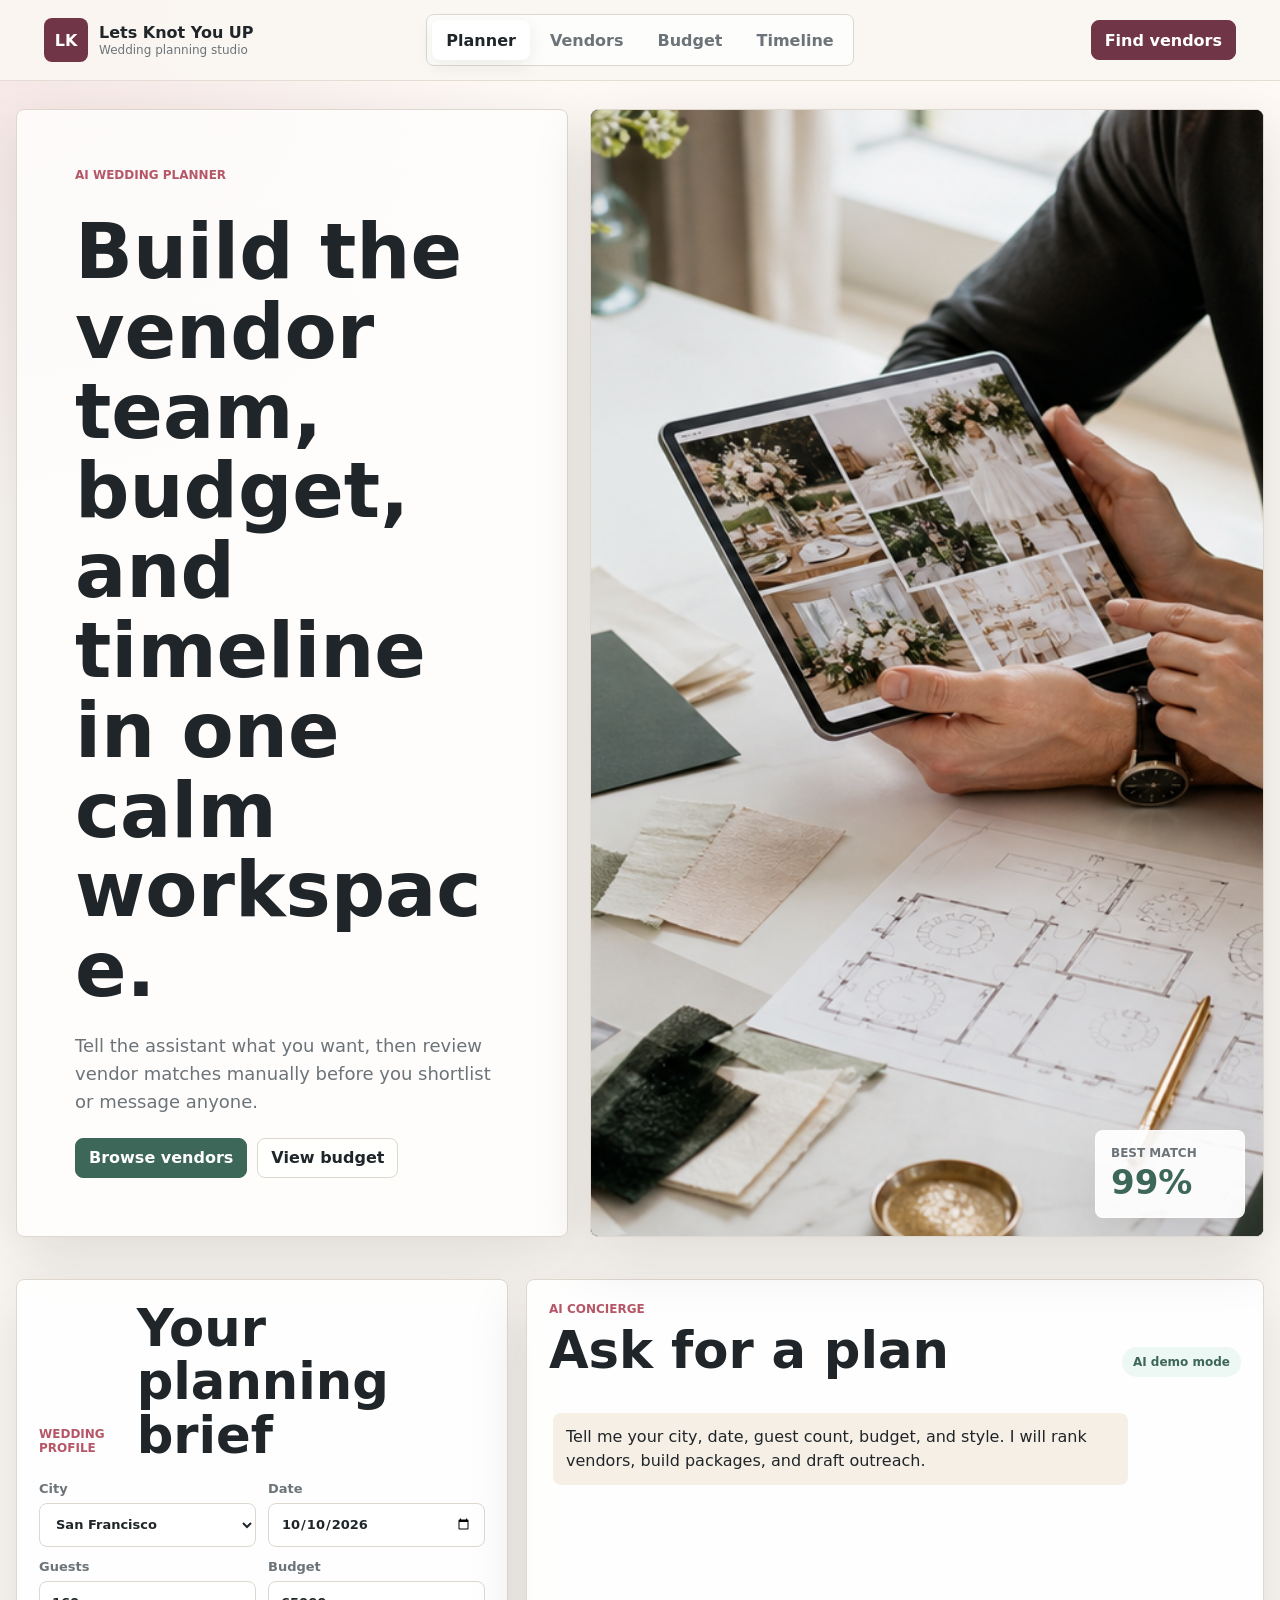
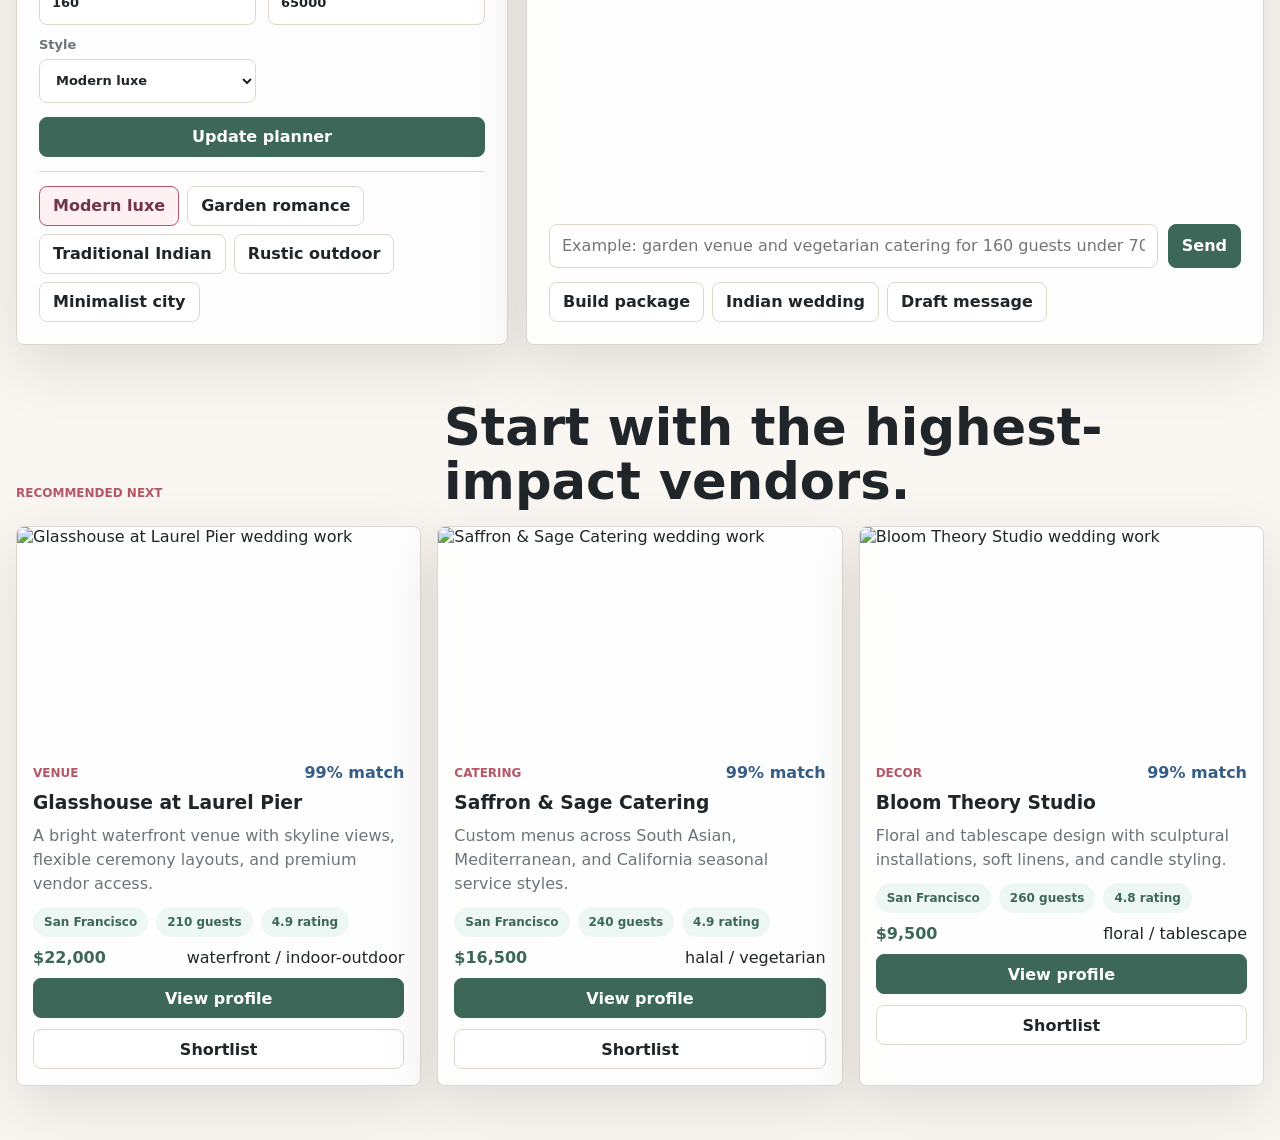
==== index.html @ 34d9b548 "Initial wedding planning website" ====
<!doctype html>
<html lang="en">
  <head>
    <meta charset="utf-8">
    <meta name="viewport" content="width=device-width, initial-scale=1">
    <title>Lets Knot You UP | AI Wedding Planner</title>
    <link rel="stylesheet" href="styles.css">
  </head>
  <body data-page="planner">
    <header class="site-header">
      <a class="brand" href="index.html">
        <span class="brand-mark">LK</span>
        <span><strong>Lets Knot You UP</strong><small>Wedding planning studio</small></span>
      </a>
      <nav class="main-nav" aria-label="Primary">
        <a class="active" href="index.html">Planner</a>
        <a href="vendors.html">Vendors</a>
        <a href="budget.html">Budget</a>
        <a href="timeline.html">Timeline</a>
      </nav>
      <a class="nav-cta" href="vendors.html">Find vendors</a>
    </header>

    <main>
      <section class="planner-hero">
        <div class="hero-copy">
          <p class="eyebrow">AI wedding planner</p>
          <h1>Build the vendor team, budget, and timeline in one calm workspace.</h1>
          <p>Tell the assistant what you want, then review vendor matches manually before you shortlist or message anyone.</p>
          <div class="hero-actions">
            <a class="primary-button" href="vendors.html">Browse vendors</a>
            <a class="ghost-button" href="budget.html">View budget</a>
          </div>
        </div>
        <div class="hero-media">
          <img src="assets/planning-workspace.png" alt="Wedding planning workspace with moodboards and vendor materials">
          <div class="hero-stat">
            <span>Best match</span>
            <strong id="heroMatch">94%</strong>
          </div>
        </div>
      </section>

      <section class="planner-grid">
        <form class="studio-panel profile-panel" id="profileForm">
          <div class="panel-title">
            <p class="eyebrow">Wedding profile</p>
            <h2>Your planning brief</h2>
          </div>
          <div class="form-grid">
            <label>City<select id="cityInput"></select></label>
            <label>Date<input id="dateInput" type="date" value="2026-10-10"></label>
            <label>Guests<input id="guestInput" type="number" min="20" max="800" value="160"></label>
            <label>Budget<input id="budgetInput" type="number" min="5000" step="1000" value="65000"></label>
            <label>Style<select id="styleInput"></select></label>
          </div>
          <button class="primary-button" type="submit">Update planner</button>
          <div class="style-quiz" id="quizButtons"></div>
        </form>

        <section class="studio-panel chat-panel">
          <div class="panel-title row-title">
            <div>
              <p class="eyebrow">AI concierge</p>
              <h2>Ask for a plan</h2>
            </div>
            <span class="pill">AI demo mode</span>
          </div>
          <div class="chat-log" id="chatLog" aria-live="polite"></div>
          <form class="chat-form" id="chatForm">
            <input id="chatInput" placeholder="Example: garden venue and vegetarian catering for 160 guests under 70k">
            <button class="primary-button" type="submit">Send</button>
          </form>
          <div class="quick-prompts">
            <button type="button" data-prompt="Build a venue, catering, decor, photo, and rental package under my budget.">Build package</button>
            <button type="button" data-prompt="Find vendors for a traditional Indian wedding with 250 guests.">Indian wedding</button>
            <button type="button" data-prompt="Draft a message for the best venue.">Draft message</button>
          </div>
        </section>
      </section>

      <section class="page-section">
        <div class="section-heading">
          <p class="eyebrow">Recommended next</p>
          <h2>Start with the highest-impact vendors.</h2>
        </div>
        <div class="recommendation-grid" id="topRecommendations"></div>
      </section>
    </main>

    <script src="script.js"></script>
  </body>
</html>
---- styles.css ----
:root {
  --ink: #1f2528;
  --muted: #6c7479;
  --paper: #faf7f2;
  --surface: #ffffff;
  --soft: #f2ebe2;
  --line: #ded7ce;
  --rose: #b65768;
  --wine: #713548;
  --sage: #3d6758;
  --teal: #276f77;
  --gold: #b8883d;
  --blue: #365d86;
  --shadow: 0 20px 60px rgba(40, 33, 28, 0.13);
}

* {
  box-sizing: border-box;
}

body {
  margin: 0;
  background:
    radial-gradient(circle at top left, rgba(182, 87, 104, 0.12), transparent 32rem),
    linear-gradient(180deg, #fffaf6 0, var(--paper) 24rem);
  color: var(--ink);
  font-family: Inter, ui-sans-serif, system-ui, -apple-system, BlinkMacSystemFont, "Segoe UI", sans-serif;
}

button,
input,
select,
textarea {
  font: inherit;
}

button,
a {
  -webkit-tap-highlight-color: transparent;
}

button {
  cursor: pointer;
}

img {
  display: block;
  max-width: 100%;
}

.site-header {
  position: sticky;
  top: 0;
  z-index: 30;
  display: grid;
  grid-template-columns: minmax(210px, 1fr) auto minmax(140px, 1fr);
  align-items: center;
  gap: 18px;
  padding: 14px clamp(16px, 4vw, 44px);
  border-bottom: 1px solid rgba(222, 215, 206, 0.8);
  background: rgba(250, 247, 242, 0.9);
  backdrop-filter: blur(18px);
}

.brand {
  display: inline-flex;
  align-items: center;
  gap: 11px;
  width: fit-content;
  color: inherit;
  text-decoration: none;
}

.brand-mark {
  display: grid;
  width: 44px;
  height: 44px;
  place-items: center;
  border-radius: 8px;
  background: var(--wine);
  color: #fff;
  font-weight: 850;
}

.brand small {
  display: block;
  margin-top: 1px;
  color: var(--muted);
  font-size: 12px;
}

.main-nav {
  display: flex;
  gap: 6px;
  padding: 5px;
  border: 1px solid var(--line);
  border-radius: 8px;
  background: rgba(255, 255, 255, 0.72);
}

.main-nav a,
.nav-cta,
.primary-button,
.ghost-button,
.quick-prompts button,
.chip-button {
  display: inline-flex;
  align-items: center;
  justify-content: center;
  min-height: 40px;
  border-radius: 8px;
  border: 1px solid transparent;
  padding: 9px 13px;
  color: inherit;
  text-decoration: none;
  transition: transform 160ms ease, border-color 160ms ease, background 160ms ease;
}

.main-nav a {
  color: var(--muted);
  font-weight: 750;
}

.main-nav a.active,
.main-nav a:hover {
  background: var(--surface);
  color: var(--ink);
  box-shadow: 0 6px 18px rgba(40, 33, 28, 0.08);
}

.nav-cta {
  justify-self: end;
  border-color: var(--wine);
  background: var(--wine);
  color: white;
  font-weight: 800;
}

.primary-button {
  border-color: var(--sage);
  background: var(--sage);
  color: #fff;
  font-weight: 800;
}

.ghost-button,
.quick-prompts button,
.chip-button {
  border-color: var(--line);
  background: rgba(255, 255, 255, 0.86);
  color: var(--ink);
  font-weight: 750;
}

.nav-cta:hover,
.primary-button:hover,
.ghost-button:hover,
.quick-prompts button:hover,
.chip-button:hover {
  transform: translateY(-1px);
}

main {
  width: min(1440px, calc(100% - 32px));
  margin: 0 auto;
}

.eyebrow {
  margin: 0 0 8px;
  color: var(--rose);
  font-size: 12px;
  font-weight: 850;
  letter-spacing: 0;
  text-transform: uppercase;
}

h1,
h2,
h3,
p {
  overflow-wrap: anywhere;
}

h1,
h2,
h3 {
  margin: 0;
  line-height: 1.05;
}

.planner-hero {
  display: grid;
  grid-template-columns: minmax(320px, 0.9fr) minmax(360px, 1.1fr);
  gap: 22px;
  align-items: stretch;
  min-height: calc(100vh - 96px);
  padding: 28px 0 24px;
}

.hero-copy {
  display: flex;
  flex-direction: column;
  justify-content: center;
  gap: 22px;
  padding: clamp(24px, 5vw, 58px);
  border-radius: 8px;
  background: rgba(255, 255, 255, 0.76);
  border: 1px solid var(--line);
  box-shadow: var(--shadow);
}

.hero-copy h1 {
  max-width: 780px;
  font-size: clamp(42px, 6vw, 76px);
}

.hero-copy p:not(.eyebrow) {
  max-width: 680px;
  margin: 0;
  color: var(--muted);
  font-size: 18px;
  line-height: 1.55;
}

.hero-actions {
  display: flex;
  flex-wrap: wrap;
  gap: 10px;
}

.hero-media {
  position: relative;
  min-height: 560px;
  overflow: hidden;
  border-radius: 8px;
  border: 1px solid var(--line);
  box-shadow: var(--shadow);
  background: var(--ink);
}

.hero-media img {
  width: 100%;
  height: 100%;
  object-fit: cover;
}

.hero-stat,
.market-summary {
  display: grid;
  gap: 2px;
  border-radius: 8px;
  border: 1px solid rgba(255, 255, 255, 0.7);
  background: rgba(255, 255, 255, 0.9);
  box-shadow: var(--shadow);
}

.hero-stat {
  position: absolute;
  right: 18px;
  bottom: 18px;
  min-width: 150px;
  padding: 15px;
}

.hero-stat span,
.market-summary span,
.mini-stat span {
  color: var(--muted);
  font-size: 12px;
  font-weight: 850;
  text-transform: uppercase;
}

.hero-stat strong {
  color: var(--sage);
  font-size: 34px;
}

.planner-grid,
.budget-layout,
.vendor-page-grid {
  display: grid;
  grid-template-columns: minmax(320px, 0.8fr) minmax(0, 1.2fr);
  gap: 18px;
  padding: 18px 0 34px;
}

.studio-panel,
.filter-bar,
.vendor-card,
.recommendation-card,
.profile-card,
.timeline-card {
  border: 1px solid var(--line);
  border-radius: 8px;
  background: rgba(255, 255, 255, 0.9);
  box-shadow: var(--shadow);
}

.studio-panel {
  padding: 22px;
}

.panel-title,
.row-title,
.section-heading,
.market-header,
.budget-hero,
.timeline-hero {
  display: flex;
  align-items: end;
  justify-content: space-between;
  gap: 18px;
}

.panel-title,
.section-heading {
  margin-bottom: 18px;
}

.panel-title h2,
.section-heading h2,
.market-header h1,
.budget-hero h1,
.timeline-hero h1 {
  max-width: 820px;
  font-size: clamp(30px, 4vw, 52px);
}

.form-grid {
  display: grid;
  grid-template-columns: repeat(2, minmax(0, 1fr));
  gap: 12px;
}

label {
  display: grid;
  gap: 7px;
  color: var(--muted);
  font-size: 13px;
  font-weight: 800;
}

input,
select,
textarea {
  width: 100%;
  min-height: 44px;
  border: 1px solid var(--line);
  border-radius: 8px;
  background: #fff;
  color: var(--ink);
  padding: 10px 12px;
}

textarea {
  min-height: 168px;
  resize: vertical;
  line-height: 1.45;
}

.profile-panel {
  align-self: start;
}

.profile-panel .primary-button,
.full-button {
  width: 100%;
  margin-top: 14px;
}

.style-quiz,
.quick-prompts,
.sidebar-list,
.chip-row {
  display: flex;
  flex-wrap: wrap;
  gap: 8px;
}

.style-quiz {
  margin-top: 14px;
  padding-top: 14px;
  border-top: 1px solid var(--line);
}

.chip-button.active {
  border-color: var(--rose);
  background: #fff0f3;
  color: var(--wine);
}

.chat-panel {
  display: grid;
  grid-template-rows: auto minmax(280px, 1fr) auto auto;
  gap: 14px;
  min-height: 560px;
}

.pill {
  display: inline-flex;
  align-items: center;
  min-height: 30px;
  border-radius: 999px;
  padding: 6px 11px;
  background: #edf7f4;
  color: var(--sage);
  font-size: 12px;
  font-weight: 850;
}

.chat-log {
  display: flex;
  flex-direction: column;
  gap: 10px;
  overflow: auto;
  padding: 4px;
}

.message {
  max-width: 84%;
  border-radius: 8px;
  padding: 12px 13px;
  line-height: 1.48;
}

.message.user {
  align-self: flex-end;
  background: #e8f2f3;
}

.message.ai {
  align-self: flex-start;
  background: #f6efe6;
}

.chat-form {
  display: grid;
  grid-template-columns: 1fr auto;
  gap: 10px;
}

.page-section {
  padding: 22px 0 54px;
}

.recommendation-grid {
  display: grid;
  grid-template-columns: repeat(3, minmax(0, 1fr));
  gap: 16px;
}

.recommendation-card {
  overflow: hidden;
}

.recommendation-card img,
.vendor-card img {
  width: 100%;
  height: 220px;
  object-fit: cover;
}

.card-body {
  display: grid;
  gap: 11px;
  padding: 16px;
}

.card-kicker,
.price-line,
.profile-meta {
  display: flex;
  align-items: center;
  justify-content: space-between;
  gap: 10px;
}

.card-kicker span {
  color: var(--rose);
  font-size: 12px;
  font-weight: 850;
  text-transform: uppercase;
}

.match-score {
  color: var(--blue);
  font-weight: 850;
}

.card-body p,
.planner-sidebar p,
.timeline-card p,
.profile-copy {
  margin: 0;
  color: var(--muted);
  line-height: 1.5;
}

.market-header,
.budget-hero,
.timeline-hero {
  padding: 38px 0 20px;
}

.market-summary {
  min-width: 240px;
  padding: 16px;
}

.market-summary strong {
  color: var(--sage);
  font-size: 26px;
}

.filter-bar {
  display: grid;
  grid-template-columns: 180px 180px minmax(220px, 1fr) minmax(260px, 1.2fr);
  gap: 14px;
  align-items: end;
  padding: 16px;
}

.vendor-page-grid {
  grid-template-columns: minmax(0, 1fr) 320px;
}

.vendor-results {
  display: grid;
  grid-template-columns: repeat(3, minmax(0, 1fr));
  gap: 16px;
}

.vendor-card {
  overflow: hidden;
}

.vendor-card .primary-button,
.vendor-card .ghost-button {
  width: 100%;
}

.price-line strong {
  color: var(--sage);
}

.planner-sidebar {
  position: sticky;
  top: 92px;
  align-self: start;
}

.sidebar-list {
  margin-top: 16px;
}

.sidebar-list a,
.sidebar-list span {
  display: inline-flex;
  border: 1px solid var(--line);
  border-radius: 999px;
  background: #fff;
  padding: 8px 11px;
  color: var(--ink);
  text-decoration: none;
}

.profile-hero {
  display: grid;
  grid-template-columns: minmax(320px, 0.95fr) minmax(320px, 1.05fr);
  gap: 18px;
  padding: 32px 0 20px;
}

.profile-media {
  overflow: hidden;
  border-radius: 8px;
  border: 1px solid var(--line);
  box-shadow: var(--shadow);
}

.profile-media img {
  width: 100%;
  height: 100%;
  min-height: 520px;
  object-fit: cover;
}

.profile-card {
  display: grid;
  gap: 18px;
  padding: clamp(22px, 4vw, 42px);
}

.profile-card h1 {
  font-size: clamp(38px, 5vw, 68px);
}

.profile-actions {
  display: flex;
  flex-wrap: wrap;
  gap: 10px;
}

.stat-grid {
  display: grid;
  grid-template-columns: repeat(2, minmax(0, 1fr));
  gap: 10px;
}

.mini-stat {
  border: 1px solid var(--line);
  border-radius: 8px;
  padding: 13px;
  background: #fff;
}

.mini-stat strong {
  display: block;
  margin-top: 4px;
}

.profile-sections {
  display: grid;
  grid-template-columns: minmax(0, 1fr) minmax(320px, 460px);
  gap: 18px;
  padding-bottom: 48px;
}

.gallery {
  display: grid;
  grid-template-columns: repeat(3, 1fr);
  gap: 10px;
}

.gallery img {
  width: 100%;
  aspect-ratio: 1;
  border-radius: 8px;
  object-fit: cover;
}

.budget-hero {
  align-items: stretch;
}

.budget-meter {
  min-width: min(100%, 460px);
}

.meter-copy {
  display: flex;
  justify-content: space-between;
  gap: 12px;
  margin-bottom: 12px;
}

.meter {
  height: 13px;
  overflow: hidden;
  border-radius: 999px;
  background: #e6ded4;
}

.meter span {
  display: block;
  width: 0;
  height: 100%;
  background: linear-gradient(90deg, var(--sage), var(--gold), var(--rose));
}

.budget-layout {
  grid-template-columns: minmax(0, 1fr) 360px;
}

.budget-list {
  display: grid;
  gap: 12px;
}

.budget-row {
  display: grid;
  grid-template-columns: 72px minmax(0, 1fr) auto;
  gap: 14px;
  align-items: center;
  padding: 12px;
  border: 1px solid var(--line);
  border-radius: 8px;
  background: #fff;
}

.budget-row img {
  width: 72px;
  height: 72px;
  border-radius: 8px;
  object-fit: cover;
}

.timeline-board {
  display: grid;
  grid-template-columns: repeat(4, minmax(0, 1fr));
  gap: 14px;
  padding: 8px 0 54px;
}

.timeline-card {
  display: grid;
  gap: 12px;
  min-height: 190px;
  padding: 18px;
}

.timeline-card.done {
  border-color: rgba(61, 103, 88, 0.45);
  background: #f2f8f4;
}

.empty-state {
  padding: 26px;
  border: 1px dashed var(--line);
  border-radius: 8px;
  background: rgba(255, 255, 255, 0.72);
  color: var(--muted);
}

@media (max-width: 1180px) {
  .planner-hero,
  .planner-grid,
  .vendor-page-grid,
  .profile-hero,
  .profile-sections,
  .budget-layout,
  .budget-hero {
    grid-template-columns: 1fr;
  }

  .vendor-results,
  .recommendation-grid,
  .timeline-board {
    grid-template-columns: repeat(2, minmax(0, 1fr));
  }

  .planner-sidebar {
    position: static;
  }
}

@media (max-width: 820px) {
  .site-header {
    position: static;
    grid-template-columns: 1fr;
  }

  .main-nav {
    justify-content: space-between;
    overflow: auto;
  }

  .nav-cta {
    justify-self: stretch;
  }

  .planner-hero {
    min-height: auto;
  }

  .hero-media {
    min-height: 360px;
  }

  .filter-bar,
  .vendor-results,
  .recommendation-grid,
  .timeline-board,
  .form-grid,
  .stat-grid,
  .gallery {
    grid-template-columns: 1fr;
  }

  .chat-form,
  .budget-row {
    grid-template-columns: 1fr;
  }

  .budget-row img {
    width: 100%;
    height: 180px;
  }
}

@media (max-width: 520px) {
  main {
    width: min(100% - 20px, 1440px);
  }

  .hero-copy,
  .studio-panel,
  .profile-card {
    padding: 16px;
  }

  .hero-copy h1,
  .profile-card h1 {
    font-size: 38px;
  }

  .panel-title,
  .row-title,
  .section-heading,
  .market-header,
  .budget-hero {
    align-items: stretch;
    flex-direction: column;
  }
}
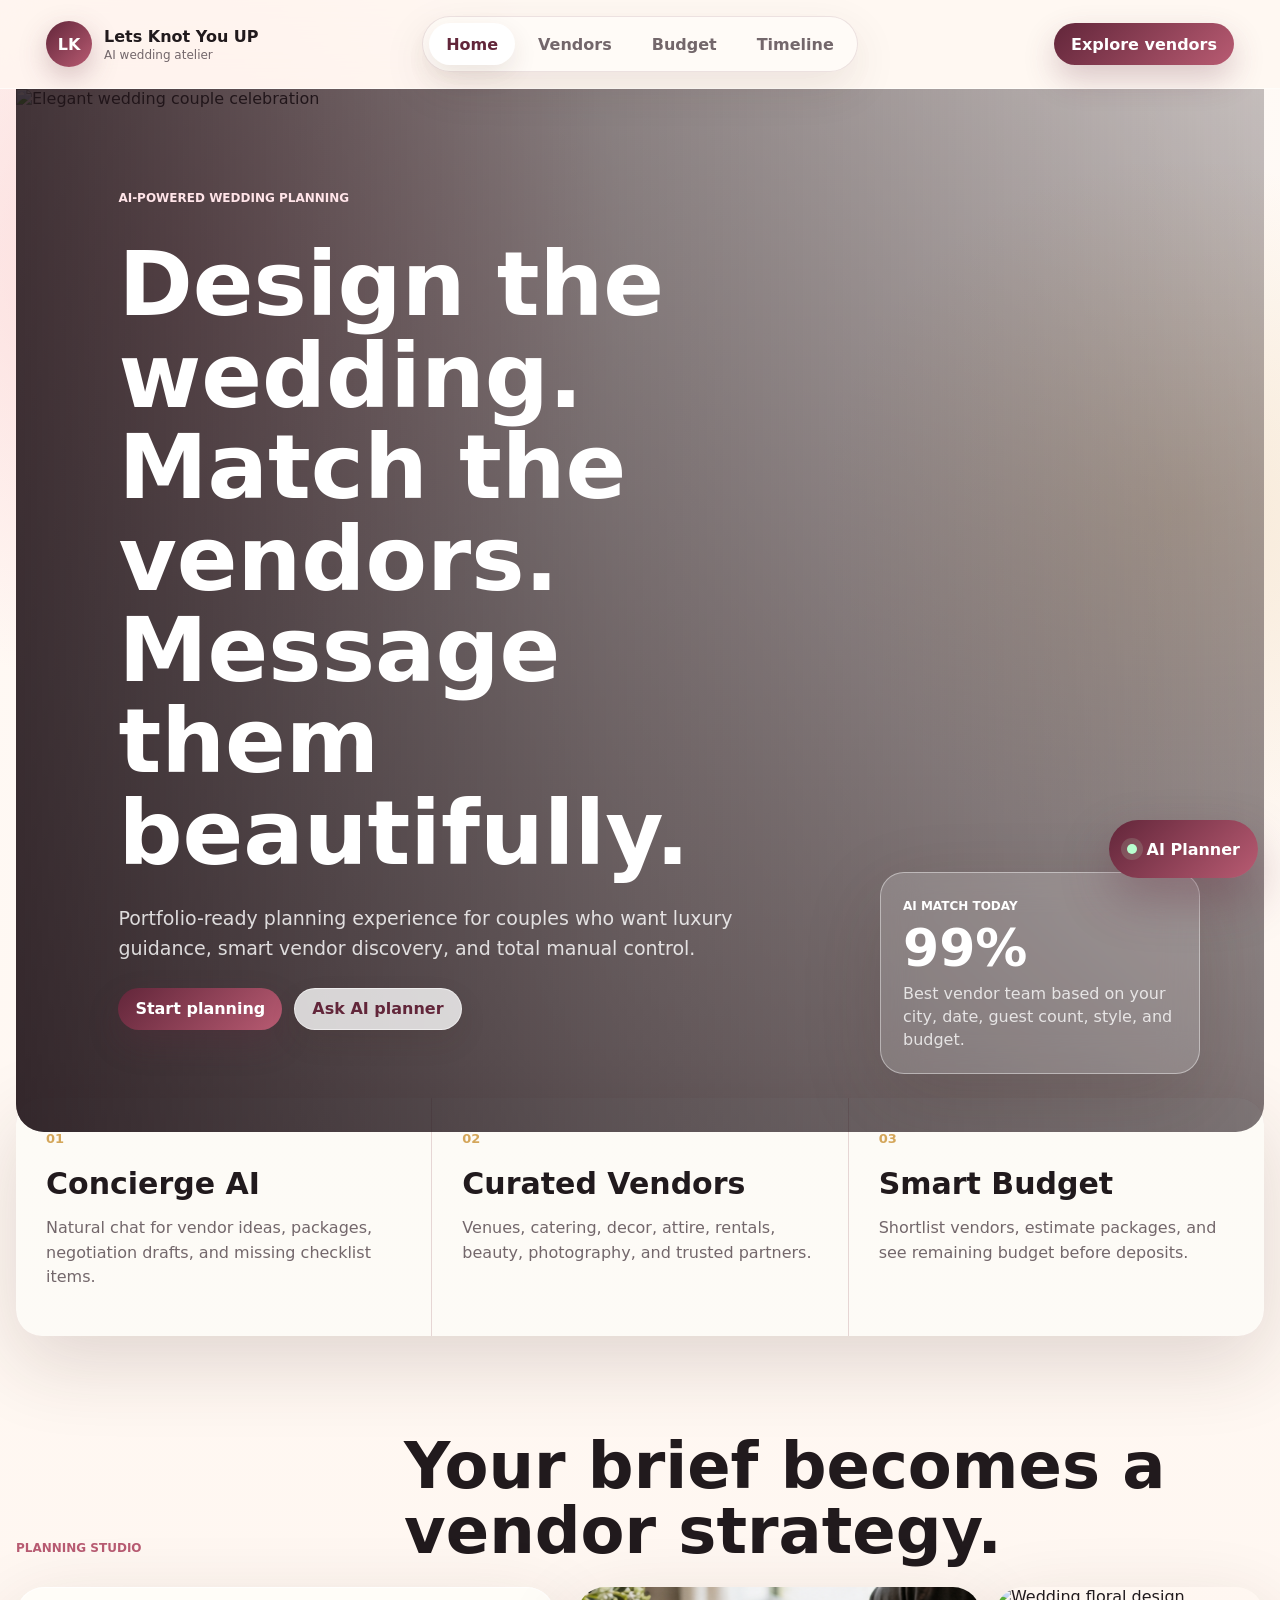
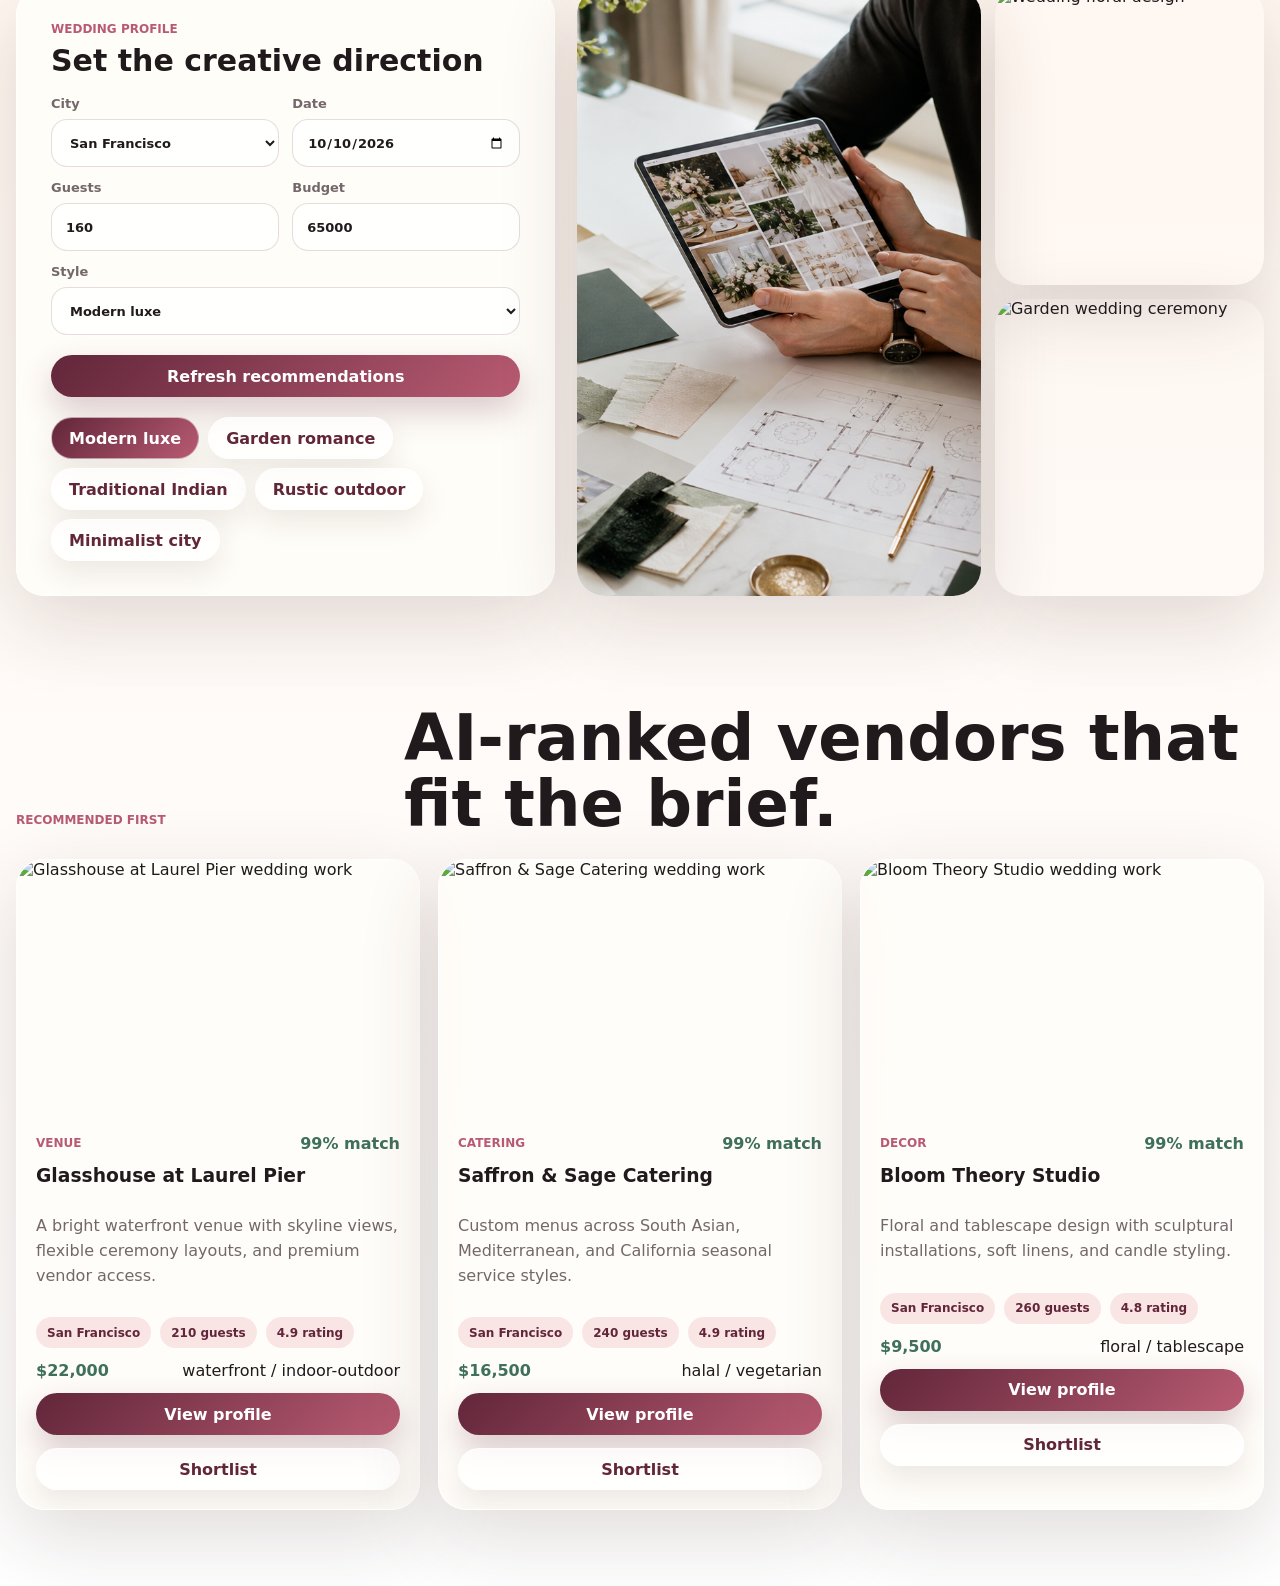
==== commit 66680a49: "Redesign wedding planner portfolio UI" ====
--- a/index.html
+++ b/index.html
@@ -10,84 +10,97 @@
     <header class="site-header">
       <a class="brand" href="index.html">
         <span class="brand-mark">LK</span>
-        <span><strong>Lets Knot You UP</strong><small>Wedding planning studio</small></span>
+        <span><strong>Lets Knot You UP</strong><small>AI wedding atelier</small></span>
       </a>
       <nav class="main-nav" aria-label="Primary">
-        <a class="active" href="index.html">Planner</a>
+        <a class="active" href="index.html">Home</a>
         <a href="vendors.html">Vendors</a>
         <a href="budget.html">Budget</a>
         <a href="timeline.html">Timeline</a>
       </nav>
-      <a class="nav-cta" href="vendors.html">Find vendors</a>
+      <a class="nav-cta" href="vendors.html">Explore vendors</a>
     </header>
 
     <main>
-      <section class="planner-hero">
-        <div class="hero-copy">
-          <p class="eyebrow">AI wedding planner</p>
-          <h1>Build the vendor team, budget, and timeline in one calm workspace.</h1>
-          <p>Tell the assistant what you want, then review vendor matches manually before you shortlist or message anyone.</p>
+      <section class="showcase-hero">
+        <div class="hero-bg">
+          <img src="https://images.unsplash.com/photo-1519741497674-611481863552?auto=format&fit=crop&w=2200&q=85" alt="Elegant wedding couple celebration">
+        </div>
+        <div class="hero-content">
+          <p class="eyebrow light">AI-powered wedding planning</p>
+          <h1>Design the wedding. Match the vendors. Message them beautifully.</h1>
+          <p>Portfolio-ready planning experience for couples who want luxury guidance, smart vendor discovery, and total manual control.</p>
           <div class="hero-actions">
-            <a class="primary-button" href="vendors.html">Browse vendors</a>
-            <a class="ghost-button" href="budget.html">View budget</a>
+            <a class="primary-button" href="vendors.html">Start planning</a>
+            <button class="glass-button" type="button" data-open-chat>Ask AI planner</button>
           </div>
         </div>
-        <div class="hero-media">
-          <img src="assets/planning-workspace.png" alt="Wedding planning workspace with moodboards and vendor materials">
-          <div class="hero-stat">
-            <span>Best match</span>
-            <strong id="heroMatch">94%</strong>
+        <div class="hero-floating-card">
+          <span>AI match today</span>
+          <strong id="heroMatch">94%</strong>
+          <p>Best vendor team based on your city, date, guest count, style, and budget.</p>
+        </div>
+      </section>
+
+      <section class="portfolio-strip" aria-label="Planning features">
+        <article>
+          <span>01</span>
+          <h2>Concierge AI</h2>
+          <p>Natural chat for vendor ideas, packages, negotiation drafts, and missing checklist items.</p>
+        </article>
+        <article>
+          <span>02</span>
+          <h2>Curated Vendors</h2>
+          <p>Venues, catering, decor, attire, rentals, beauty, photography, and trusted partners.</p>
+        </article>
+        <article>
+          <span>03</span>
+          <h2>Smart Budget</h2>
+          <p>Shortlist vendors, estimate packages, and see remaining budget before deposits.</p>
+        </article>
+      </section>
+
+      <section class="planner-studio">
+        <div class="section-kicker">
+          <p class="eyebrow">Planning studio</p>
+          <h2>Your brief becomes a vendor strategy.</h2>
+        </div>
+
+        <div class="studio-layout">
+          <form class="profile-card" id="profileForm">
+            <div>
+              <p class="eyebrow">Wedding profile</p>
+              <h3>Set the creative direction</h3>
+            </div>
+            <div class="form-grid">
+              <label>City<select id="cityInput"></select></label>
+              <label>Date<input id="dateInput" type="date" value="2026-10-10"></label>
+              <label>Guests<input id="guestInput" type="number" min="20" max="800" value="160"></label>
+              <label>Budget<input id="budgetInput" type="number" min="5000" step="1000" value="65000"></label>
+              <label class="wide-field">Style<select id="styleInput"></select></label>
+            </div>
+            <button class="primary-button full-button" type="submit">Refresh recommendations</button>
+            <div class="style-quiz" id="quizButtons"></div>
+          </form>
+
+          <div class="moodboard">
+            <img class="mood-main" src="assets/planning-workspace.png" alt="Wedding planning moodboard">
+            <img src="https://images.unsplash.com/photo-1525258946800-98cfd641d0de?auto=format&fit=crop&w=700&q=80" alt="Wedding floral design">
+            <img src="https://images.unsplash.com/photo-1520854221256-17451cc331bf?auto=format&fit=crop&w=700&q=80" alt="Garden wedding ceremony">
           </div>
         </div>
       </section>
 
-      <section class="planner-grid">
-        <form class="studio-panel profile-panel" id="profileForm">
-          <div class="panel-title">
-            <p class="eyebrow">Wedding profile</p>
-            <h2>Your planning brief</h2>
-          </div>
-          <div class="form-grid">
-            <label>City<select id="cityInput"></select></label>
-            <label>Date<input id="dateInput" type="date" value="2026-10-10"></label>
-            <label>Guests<input id="guestInput" type="number" min="20" max="800" value="160"></label>
-            <label>Budget<input id="budgetInput" type="number" min="5000" step="1000" value="65000"></label>
-            <label>Style<select id="styleInput"></select></label>
-          </div>
-          <button class="primary-button" type="submit">Update planner</button>
-          <div class="style-quiz" id="quizButtons"></div>
-        </form>
-
-        <section class="studio-panel chat-panel">
-          <div class="panel-title row-title">
-            <div>
-              <p class="eyebrow">AI concierge</p>
-              <h2>Ask for a plan</h2>
-            </div>
-            <span class="pill">AI demo mode</span>
-          </div>
-          <div class="chat-log" id="chatLog" aria-live="polite"></div>
-          <form class="chat-form" id="chatForm">
-            <input id="chatInput" placeholder="Example: garden venue and vegetarian catering for 160 guests under 70k">
-            <button class="primary-button" type="submit">Send</button>
-          </form>
-          <div class="quick-prompts">
-            <button type="button" data-prompt="Build a venue, catering, decor, photo, and rental package under my budget.">Build package</button>
-            <button type="button" data-prompt="Find vendors for a traditional Indian wedding with 250 guests.">Indian wedding</button>
-            <button type="button" data-prompt="Draft a message for the best venue.">Draft message</button>
-          </div>
-        </section>
-      </section>
-
       <section class="page-section">
-        <div class="section-heading">
-          <p class="eyebrow">Recommended next</p>
-          <h2>Start with the highest-impact vendors.</h2>
+        <div class="section-kicker">
+          <p class="eyebrow">Recommended first</p>
+          <h2>AI-ranked vendors that fit the brief.</h2>
         </div>
         <div class="recommendation-grid" id="topRecommendations"></div>
       </section>
     </main>
 
+    <div id="aiChatMount"></div>
     <script src="script.js"></script>
   </body>
 </html>
--- a/styles.css
+++ b/styles.css
@@ -1,29 +1,36 @@
 :root {
-  --ink: #1f2528;
-  --muted: #6c7479;
-  --paper: #faf7f2;
-  --surface: #ffffff;
-  --soft: #f2ebe2;
-  --line: #ded7ce;
-  --rose: #b65768;
-  --wine: #713548;
-  --sage: #3d6758;
-  --teal: #276f77;
-  --gold: #b8883d;
-  --blue: #365d86;
-  --shadow: 0 20px 60px rgba(40, 33, 28, 0.13);
+  --ink: #211a1d;
+  --muted: #73676b;
+  --paper: #fff7f1;
+  --surface: #fffdf9;
+  --blush: #f8dfdf;
+  --rose: #b85b72;
+  --wine: #62263a;
+  --plum: #2b1724;
+  --sage: #3f6f5d;
+  --champagne: #d4a65a;
+  --blue: #3c5f82;
+  --line: rgba(98, 38, 58, 0.16);
+  --shadow: 0 26px 80px rgba(65, 35, 30, 0.16);
+  --soft-shadow: 0 16px 44px rgba(65, 35, 30, 0.1);
 }
 
 * {
   box-sizing: border-box;
 }
 
+html {
+  scroll-behavior: smooth;
+}
+
 body {
   margin: 0;
+  min-height: 100vh;
+  color: var(--ink);
   background:
-    radial-gradient(circle at top left, rgba(182, 87, 104, 0.12), transparent 32rem),
-    linear-gradient(180deg, #fffaf6 0, var(--paper) 24rem);
-  color: var(--ink);
+    radial-gradient(circle at 14% 8%, rgba(248, 184, 190, 0.52), transparent 28rem),
+    radial-gradient(circle at 92% 16%, rgba(212, 166, 90, 0.2), transparent 22rem),
+    linear-gradient(180deg, #fffaf6 0%, var(--paper) 52%, #fff 100%);
   font-family: Inter, ui-sans-serif, system-ui, -apple-system, BlinkMacSystemFont, "Segoe UI", sans-serif;
 }
 
@@ -34,13 +41,12 @@
   font: inherit;
 }
 
-button,
-a {
-  -webkit-tap-highlight-color: transparent;
-}
-
 button {
   cursor: pointer;
+}
+
+a {
+  color: inherit;
 }
 
 img {
@@ -51,40 +57,40 @@
 .site-header {
   position: sticky;
   top: 0;
-  z-index: 30;
-  display: grid;
-  grid-template-columns: minmax(210px, 1fr) auto minmax(140px, 1fr);
+  z-index: 50;
+  display: grid;
+  grid-template-columns: minmax(210px, 1fr) auto minmax(150px, 1fr);
   align-items: center;
   gap: 18px;
-  padding: 14px clamp(16px, 4vw, 44px);
-  border-bottom: 1px solid rgba(222, 215, 206, 0.8);
-  background: rgba(250, 247, 242, 0.9);
-  backdrop-filter: blur(18px);
+  padding: 16px clamp(16px, 4vw, 46px);
+  border-bottom: 1px solid rgba(255, 255, 255, 0.58);
+  background: rgba(255, 247, 241, 0.76);
+  backdrop-filter: blur(22px);
 }
 
 .brand {
   display: inline-flex;
   align-items: center;
-  gap: 11px;
+  gap: 12px;
   width: fit-content;
-  color: inherit;
   text-decoration: none;
 }
 
 .brand-mark {
   display: grid;
-  width: 44px;
-  height: 44px;
+  width: 46px;
+  height: 46px;
   place-items: center;
-  border-radius: 8px;
-  background: var(--wine);
-  color: #fff;
-  font-weight: 850;
+  border-radius: 50%;
+  color: white;
+  background: linear-gradient(135deg, var(--wine), var(--rose));
+  box-shadow: 0 10px 28px rgba(98, 38, 58, 0.26);
+  font-weight: 900;
 }
 
 .brand small {
   display: block;
-  margin-top: 1px;
+  margin-top: 2px;
   color: var(--muted);
   font-size: 12px;
 }
@@ -92,86 +98,91 @@
 .main-nav {
   display: flex;
   gap: 6px;
-  padding: 5px;
-  border: 1px solid var(--line);
-  border-radius: 8px;
-  background: rgba(255, 255, 255, 0.72);
+  padding: 6px;
+  border: 1px solid rgba(98, 38, 58, 0.12);
+  border-radius: 999px;
+  background: rgba(255, 253, 249, 0.72);
+  box-shadow: var(--soft-shadow);
 }
 
 .main-nav a,
 .nav-cta,
 .primary-button,
+.glass-button,
 .ghost-button,
+.chip-button,
 .quick-prompts button,
-.chip-button {
+.chat-launcher {
   display: inline-flex;
   align-items: center;
   justify-content: center;
-  min-height: 40px;
-  border-radius: 8px;
-  border: 1px solid transparent;
-  padding: 9px 13px;
-  color: inherit;
+  min-height: 42px;
+  border: 0;
+  border-radius: 999px;
+  padding: 10px 17px;
   text-decoration: none;
-  transition: transform 160ms ease, border-color 160ms ease, background 160ms ease;
+  font-weight: 850;
+  transition: transform 180ms ease, box-shadow 180ms ease, background 180ms ease;
 }
 
 .main-nav a {
   color: var(--muted);
-  font-weight: 750;
 }
 
 .main-nav a.active,
 .main-nav a:hover {
-  background: var(--surface);
-  color: var(--ink);
-  box-shadow: 0 6px 18px rgba(40, 33, 28, 0.08);
+  color: var(--wine);
+  background: white;
+  box-shadow: 0 10px 24px rgba(65, 35, 30, 0.1);
+}
+
+.nav-cta,
+.primary-button {
+  color: white;
+  background: linear-gradient(135deg, var(--wine), var(--rose));
+  box-shadow: 0 14px 32px rgba(98, 38, 58, 0.24);
 }
 
 .nav-cta {
   justify-self: end;
-  border-color: var(--wine);
-  background: var(--wine);
-  color: white;
-  font-weight: 800;
-}
-
-.primary-button {
-  border-color: var(--sage);
-  background: var(--sage);
-  color: #fff;
-  font-weight: 800;
-}
-
+}
+
+.glass-button,
 .ghost-button,
-.quick-prompts button,
-.chip-button {
-  border-color: var(--line);
-  background: rgba(255, 255, 255, 0.86);
-  color: var(--ink);
-  font-weight: 750;
-}
-
+.chip-button,
+.quick-prompts button {
+  color: var(--wine);
+  background: rgba(255, 255, 255, 0.78);
+  border: 1px solid rgba(255, 255, 255, 0.54);
+  box-shadow: 0 12px 28px rgba(65, 35, 30, 0.1);
+}
+
+.primary-button:hover,
 .nav-cta:hover,
-.primary-button:hover,
+.glass-button:hover,
 .ghost-button:hover,
+.chip-button:hover,
 .quick-prompts button:hover,
-.chip-button:hover {
-  transform: translateY(-1px);
+.chat-launcher:hover {
+  transform: translateY(-2px);
 }
 
 main {
-  width: min(1440px, calc(100% - 32px));
+  width: min(1460px, calc(100% - 32px));
   margin: 0 auto;
 }
 
 .eyebrow {
-  margin: 0 0 8px;
+  margin: 0 0 10px;
   color: var(--rose);
   font-size: 12px;
-  font-weight: 850;
+  font-weight: 900;
   letter-spacing: 0;
   text-transform: uppercase;
+}
+
+.eyebrow.light {
+  color: #ffe4e8;
 }
 
 h1,
@@ -185,562 +196,751 @@
 h2,
 h3 {
   margin: 0;
-  line-height: 1.05;
-}
-
-.planner-hero {
-  display: grid;
-  grid-template-columns: minmax(320px, 0.9fr) minmax(360px, 1.1fr);
-  gap: 22px;
-  align-items: stretch;
-  min-height: calc(100vh - 96px);
-  padding: 28px 0 24px;
-}
-
-.hero-copy {
+  line-height: 1.02;
+  letter-spacing: 0;
+}
+
+.showcase-hero {
+  position: relative;
+  min-height: calc(100vh - 86px);
+  overflow: hidden;
+  border-radius: 0 0 28px 28px;
+  isolation: isolate;
+}
+
+.hero-bg {
+  position: absolute;
+  inset: 0;
+  z-index: -2;
+}
+
+.hero-bg img {
+  width: 100%;
+  height: 100%;
+  object-fit: cover;
+}
+
+.showcase-hero::after,
+.page-hero::after {
+  content: "";
+  position: absolute;
+  inset: 0;
+  z-index: -1;
+  background:
+    linear-gradient(90deg, rgba(33, 20, 25, 0.82), rgba(33, 20, 25, 0.42) 48%, rgba(33, 20, 25, 0.1)),
+    linear-gradient(180deg, rgba(33, 20, 25, 0.18), rgba(33, 20, 25, 0.54));
+}
+
+.hero-content {
   display: flex;
+  min-height: calc(100vh - 86px);
   flex-direction: column;
   justify-content: center;
-  gap: 22px;
-  padding: clamp(24px, 5vw, 58px);
-  border-radius: 8px;
-  background: rgba(255, 255, 255, 0.76);
-  border: 1px solid var(--line);
-  box-shadow: var(--shadow);
-}
-
-.hero-copy h1 {
-  max-width: 780px;
-  font-size: clamp(42px, 6vw, 76px);
-}
-
-.hero-copy p:not(.eyebrow) {
-  max-width: 680px;
+  gap: 24px;
+  max-width: 880px;
+  padding: clamp(42px, 8vw, 110px);
+  color: white;
+}
+
+.hero-content h1 {
+  font-size: clamp(46px, 7vw, 96px);
+}
+
+.hero-content p:not(.eyebrow),
+.page-hero p {
+  max-width: 660px;
   margin: 0;
-  color: var(--muted);
-  font-size: 18px;
-  line-height: 1.55;
+  color: rgba(255, 255, 255, 0.82);
+  font-size: 19px;
+  line-height: 1.6;
 }
 
 .hero-actions {
   display: flex;
   flex-wrap: wrap;
-  gap: 10px;
-}
-
-.hero-media {
-  position: relative;
-  min-height: 560px;
+  gap: 12px;
+}
+
+.hero-floating-card {
+  position: absolute;
+  right: clamp(18px, 5vw, 72px);
+  bottom: clamp(18px, 5vw, 58px);
+  width: min(320px, calc(100% - 36px));
+  padding: 22px;
+  border: 1px solid rgba(255, 255, 255, 0.42);
+  border-radius: 24px;
+  color: white;
+  background: rgba(255, 255, 255, 0.16);
+  backdrop-filter: blur(18px);
+  box-shadow: var(--shadow);
+}
+
+.hero-floating-card span {
+  font-size: 12px;
+  font-weight: 900;
+  text-transform: uppercase;
+}
+
+.hero-floating-card strong {
+  display: block;
+  margin: 4px 0;
+  font-size: 52px;
+}
+
+.hero-floating-card p {
+  margin: 0;
+  color: rgba(255, 255, 255, 0.78);
+  line-height: 1.45;
+}
+
+.portfolio-strip {
+  display: grid;
+  grid-template-columns: repeat(3, minmax(0, 1fr));
+  gap: 1px;
   overflow: hidden;
-  border-radius: 8px;
-  border: 1px solid var(--line);
+  margin: -34px auto 64px;
+  border-radius: 26px;
+  background: var(--line);
   box-shadow: var(--shadow);
-  background: var(--ink);
-}
-
-.hero-media img {
-  width: 100%;
-  height: 100%;
-  object-fit: cover;
-}
-
-.hero-stat,
-.market-summary {
-  display: grid;
-  gap: 2px;
-  border-radius: 8px;
-  border: 1px solid rgba(255, 255, 255, 0.7);
-  background: rgba(255, 255, 255, 0.9);
-  box-shadow: var(--shadow);
-}
-
-.hero-stat {
-  position: absolute;
-  right: 18px;
-  bottom: 18px;
-  min-width: 150px;
-  padding: 15px;
-}
-
-.hero-stat span,
-.market-summary span,
-.mini-stat span {
+}
+
+.portfolio-strip article {
+  min-height: 210px;
+  padding: 30px;
+  background: rgba(255, 253, 249, 0.94);
+}
+
+.portfolio-strip span {
+  color: var(--champagne);
+  font-size: 13px;
+  font-weight: 900;
+}
+
+.portfolio-strip h2 {
+  margin-top: 22px;
+  font-size: 30px;
+}
+
+.portfolio-strip p,
+.card-body p,
+.profile-copy,
+.timeline-card p,
+.sidebar-card p:not(.eyebrow) {
   color: var(--muted);
-  font-size: 12px;
-  font-weight: 850;
-  text-transform: uppercase;
-}
-
-.hero-stat strong {
-  color: var(--sage);
-  font-size: 34px;
-}
-
-.planner-grid,
-.budget-layout,
-.vendor-page-grid {
-  display: grid;
-  grid-template-columns: minmax(320px, 0.8fr) minmax(0, 1.2fr);
-  gap: 18px;
-  padding: 18px 0 34px;
-}
-
-.studio-panel,
-.filter-bar,
-.vendor-card,
-.recommendation-card,
-.profile-card,
-.timeline-card {
-  border: 1px solid var(--line);
-  border-radius: 8px;
-  background: rgba(255, 255, 255, 0.9);
-  box-shadow: var(--shadow);
-}
-
-.studio-panel {
-  padding: 22px;
-}
-
-.panel-title,
-.row-title,
-.section-heading,
-.market-header,
-.budget-hero,
-.timeline-hero {
+  line-height: 1.55;
+}
+
+.planner-studio,
+.page-section {
+  padding: 34px 0 76px;
+}
+
+.section-kicker {
   display: flex;
   align-items: end;
   justify-content: space-between;
-  gap: 18px;
-}
-
-.panel-title,
-.section-heading {
-  margin-bottom: 18px;
-}
-
-.panel-title h2,
-.section-heading h2,
-.market-header h1,
-.budget-hero h1,
-.timeline-hero h1 {
-  max-width: 820px;
-  font-size: clamp(30px, 4vw, 52px);
+  gap: 20px;
+  margin-bottom: 22px;
+}
+
+.section-kicker h2,
+.page-hero h1 {
+  max-width: 860px;
+  font-size: clamp(36px, 5vw, 68px);
+}
+
+.studio-layout {
+  display: grid;
+  grid-template-columns: minmax(320px, 0.88fr) minmax(420px, 1.12fr);
+  gap: 22px;
+  align-items: stretch;
+}
+
+.profile-card,
+.content-card,
+.sidebar-card,
+.vendor-card,
+.recommendation-card,
+.timeline-card {
+  border: 1px solid rgba(255, 255, 255, 0.74);
+  border-radius: 28px;
+  background: rgba(255, 253, 249, 0.9);
+  box-shadow: var(--shadow);
+}
+
+.profile-card,
+.content-card,
+.sidebar-card {
+  padding: clamp(20px, 3vw, 34px);
+}
+
+.profile-card {
+  display: grid;
+  gap: 20px;
+}
+
+.profile-card h3,
+.sidebar-card h2,
+.content-card h2 {
+  font-size: 30px;
 }
 
 .form-grid {
   display: grid;
   grid-template-columns: repeat(2, minmax(0, 1fr));
-  gap: 12px;
+  gap: 13px;
+}
+
+.wide-field {
+  grid-column: 1 / -1;
 }
 
 label {
   display: grid;
-  gap: 7px;
+  gap: 8px;
   color: var(--muted);
   font-size: 13px;
-  font-weight: 800;
+  font-weight: 850;
 }
 
 input,
 select,
 textarea {
   width: 100%;
-  min-height: 44px;
+  min-height: 48px;
   border: 1px solid var(--line);
-  border-radius: 8px;
-  background: #fff;
+  border-radius: 16px;
+  background: rgba(255, 255, 255, 0.82);
   color: var(--ink);
-  padding: 10px 12px;
+  padding: 12px 14px;
+  outline: none;
+}
+
+input:focus,
+select:focus,
+textarea:focus {
+  border-color: rgba(184, 91, 114, 0.58);
+  box-shadow: 0 0 0 4px rgba(184, 91, 114, 0.1);
 }
 
 textarea {
-  min-height: 168px;
+  min-height: 190px;
   resize: vertical;
-  line-height: 1.45;
-}
-
-.profile-panel {
-  align-self: start;
-}
-
-.profile-panel .primary-button,
+  line-height: 1.5;
+}
+
 .full-button {
   width: 100%;
-  margin-top: 14px;
 }
 
 .style-quiz,
-.quick-prompts,
+.chip-row,
 .sidebar-list,
-.chip-row {
+.quick-prompts {
   display: flex;
   flex-wrap: wrap;
-  gap: 8px;
-}
-
-.style-quiz {
-  margin-top: 14px;
-  padding-top: 14px;
-  border-top: 1px solid var(--line);
+  gap: 9px;
 }
 
 .chip-button.active {
-  border-color: var(--rose);
-  background: #fff0f3;
-  color: var(--wine);
-}
-
-.chat-panel {
-  display: grid;
-  grid-template-rows: auto minmax(280px, 1fr) auto auto;
+  color: white;
+  background: linear-gradient(135deg, var(--wine), var(--rose));
+}
+
+.moodboard {
+  display: grid;
+  grid-template-columns: 1.2fr 0.8fr;
+  grid-template-rows: 1fr 1fr;
   gap: 14px;
-  min-height: 560px;
+}
+
+.moodboard img {
+  width: 100%;
+  height: 100%;
+  min-height: 220px;
+  border-radius: 28px;
+  object-fit: cover;
+  box-shadow: var(--shadow);
+}
+
+.mood-main {
+  grid-row: 1 / -1;
+}
+
+.recommendation-grid {
+  display: grid;
+  grid-template-columns: repeat(3, minmax(0, 1fr));
+  gap: 18px;
+}
+
+.recommendation-card,
+.vendor-card {
+  overflow: hidden;
+}
+
+.recommendation-card img,
+.vendor-card img {
+  width: 100%;
+  height: 255px;
+  object-fit: cover;
+}
+
+.card-body {
+  display: grid;
+  gap: 13px;
+  padding: 19px;
+}
+
+.card-kicker,
+.price-line,
+.profile-meta,
+.meter-copy {
+  display: flex;
+  align-items: center;
+  justify-content: space-between;
+  gap: 12px;
+}
+
+.card-kicker span {
+  color: var(--rose);
+  font-size: 12px;
+  font-weight: 900;
+  text-transform: uppercase;
+}
+
+.match-score,
+.price-line strong {
+  color: var(--sage);
+  font-weight: 900;
 }
 
 .pill {
   display: inline-flex;
   align-items: center;
-  min-height: 30px;
+  min-height: 31px;
   border-radius: 999px;
-  padding: 6px 11px;
-  background: #edf7f4;
-  color: var(--sage);
+  padding: 7px 11px;
+  color: var(--wine);
+  background: rgba(248, 223, 223, 0.76);
   font-size: 12px;
   font-weight: 850;
+}
+
+.page-hero {
+  position: relative;
+  isolation: isolate;
+  display: flex;
+  align-items: end;
+  justify-content: space-between;
+  gap: 22px;
+  min-height: 390px;
+  overflow: hidden;
+  margin-top: 22px;
+  padding: clamp(28px, 5vw, 62px);
+  border-radius: 32px;
+  color: white;
+  background: var(--plum);
+  box-shadow: var(--shadow);
+}
+
+.vendors-hero {
+  background-image: url("https://images.unsplash.com/photo-1520854221256-17451cc331bf?auto=format&fit=crop&w=1800&q=85");
+  background-size: cover;
+  background-position: center;
+}
+
+.budget-hero {
+  background-image: url("https://images.unsplash.com/photo-1511285560929-80b456fea0bc?auto=format&fit=crop&w=1800&q=85");
+  background-size: cover;
+  background-position: center;
+}
+
+.timeline-hero {
+  background-image: url("https://images.unsplash.com/photo-1511795409834-ef04bbd61622?auto=format&fit=crop&w=1800&q=85");
+  background-size: cover;
+  background-position: center;
+}
+
+.filter-bar {
+  display: grid;
+  grid-template-columns: 180px 180px minmax(220px, 1fr) minmax(260px, 1.1fr);
+  gap: 14px;
+  align-items: end;
+  margin: 22px 0;
+  padding: 18px;
+  border: 1px solid rgba(255, 255, 255, 0.72);
+  border-radius: 26px;
+  background: rgba(255, 253, 249, 0.88);
+  box-shadow: var(--soft-shadow);
+}
+
+.vendor-page-grid {
+  display: grid;
+  grid-template-columns: minmax(0, 1fr) 330px;
+  gap: 22px;
+  align-items: start;
+  padding-bottom: 70px;
+}
+
+.vendor-results {
+  display: grid;
+  grid-template-columns: repeat(3, minmax(0, 1fr));
+  gap: 18px;
+}
+
+.atelier-sidebar {
+  position: sticky;
+  top: 98px;
+  display: grid;
+  gap: 16px;
+}
+
+#marketSummary,
+.sidebar-card {
+  border: 1px solid rgba(255, 255, 255, 0.72);
+  border-radius: 28px;
+  background: rgba(255, 253, 249, 0.9);
+  box-shadow: var(--shadow);
+}
+
+#marketSummary {
+  padding: 22px;
+}
+
+#marketSummary span {
+  display: block;
+  color: var(--muted);
+  font-size: 13px;
+  font-weight: 850;
+}
+
+#marketSummary strong {
+  display: block;
+  color: var(--wine);
+  font-size: 42px;
+}
+
+.sidebar-list {
+  margin-top: 18px;
+}
+
+.sidebar-list a,
+.sidebar-list span {
+  display: inline-flex;
+  border-radius: 999px;
+  padding: 9px 12px;
+  color: var(--wine);
+  background: rgba(248, 223, 223, 0.74);
+  text-decoration: none;
+  font-weight: 800;
+}
+
+.profile-hero {
+  display: grid;
+  grid-template-columns: minmax(320px, 0.95fr) minmax(340px, 1.05fr);
+  gap: 22px;
+  padding: 32px 0 22px;
+}
+
+.profile-media {
+  overflow: hidden;
+  border-radius: 32px;
+  box-shadow: var(--shadow);
+}
+
+.profile-media img {
+  width: 100%;
+  height: 100%;
+  min-height: 580px;
+  object-fit: cover;
+}
+
+.profile-detail-card {
+  display: grid;
+  gap: 20px;
+  padding: clamp(24px, 4vw, 48px);
+  border-radius: 32px;
+  background: rgba(255, 253, 249, 0.92);
+  box-shadow: var(--shadow);
+}
+
+.profile-detail-card h1 {
+  font-size: clamp(42px, 6vw, 82px);
+}
+
+.stat-grid {
+  display: grid;
+  grid-template-columns: repeat(2, minmax(0, 1fr));
+  gap: 12px;
+}
+
+.mini-stat {
+  padding: 15px;
+  border: 1px solid var(--line);
+  border-radius: 20px;
+  background: white;
+}
+
+.mini-stat span {
+  color: var(--muted);
+  font-size: 12px;
+  font-weight: 900;
+  text-transform: uppercase;
+}
+
+.mini-stat strong {
+  display: block;
+  margin-top: 5px;
+}
+
+.profile-actions {
+  display: flex;
+  flex-wrap: wrap;
+  gap: 10px;
+}
+
+.profile-sections {
+  display: grid;
+  grid-template-columns: minmax(0, 1fr) minmax(320px, 460px);
+  gap: 22px;
+  padding-bottom: 62px;
+}
+
+.gallery {
+  display: grid;
+  grid-template-columns: repeat(3, 1fr);
+  gap: 12px;
+}
+
+.gallery img {
+  width: 100%;
+  aspect-ratio: 1;
+  border-radius: 22px;
+  object-fit: cover;
+}
+
+.budget-meter {
+  min-width: min(100%, 470px);
+  padding: 22px;
+  border-radius: 28px;
+  background: rgba(255, 255, 255, 0.22);
+  backdrop-filter: blur(18px);
+  box-shadow: var(--shadow);
+}
+
+.meter-copy {
+  margin-bottom: 13px;
+  color: white;
+}
+
+.meter {
+  height: 13px;
+  overflow: hidden;
+  border-radius: 999px;
+  background: rgba(255, 255, 255, 0.35);
+}
+
+.meter span {
+  display: block;
+  width: 0;
+  height: 100%;
+  background: linear-gradient(90deg, #ffffff, var(--champagne), var(--rose));
+}
+
+.budget-layout {
+  display: grid;
+  grid-template-columns: minmax(0, 1fr) 360px;
+  gap: 22px;
+  padding: 22px 0 72px;
+}
+
+.budget-list {
+  display: grid;
+  gap: 14px;
+}
+
+.budget-row {
+  display: grid;
+  grid-template-columns: 88px minmax(0, 1fr) auto;
+  gap: 16px;
+  align-items: center;
+  padding: 14px;
+  border-radius: 24px;
+  background: white;
+  box-shadow: var(--soft-shadow);
+}
+
+.budget-row img {
+  width: 88px;
+  height: 88px;
+  border-radius: 20px;
+  object-fit: cover;
+}
+
+.timeline-board {
+  display: grid;
+  grid-template-columns: repeat(4, minmax(0, 1fr));
+  gap: 16px;
+  padding: 26px 0 76px;
+}
+
+.timeline-card {
+  display: grid;
+  gap: 13px;
+  min-height: 210px;
+  padding: 22px;
+}
+
+.timeline-card.done {
+  background: linear-gradient(180deg, rgba(255, 253, 249, 0.96), rgba(240, 249, 244, 0.96));
+  border-color: rgba(63, 111, 93, 0.24);
+}
+
+.empty-state {
+  padding: 30px;
+  border-radius: 24px;
+  color: var(--muted);
+  background: rgba(255, 253, 249, 0.86);
+  box-shadow: var(--soft-shadow);
+}
+
+.chat-launcher {
+  position: fixed;
+  right: 22px;
+  bottom: 22px;
+  z-index: 80;
+  gap: 10px;
+  min-height: 58px;
+  padding: 13px 18px;
+  color: white;
+  background: linear-gradient(135deg, var(--wine), var(--rose));
+  box-shadow: 0 22px 48px rgba(98, 38, 58, 0.34);
+}
+
+.chat-dot {
+  width: 10px;
+  height: 10px;
+  border-radius: 50%;
+  background: #b8ffcf;
+  box-shadow: 0 0 0 6px rgba(184, 255, 207, 0.16);
+}
+
+.chat-widget {
+  position: fixed;
+  right: 22px;
+  bottom: 94px;
+  z-index: 90;
+  display: none;
+  width: min(410px, calc(100vw - 28px));
+  overflow: hidden;
+  border: 1px solid rgba(255, 255, 255, 0.72);
+  border-radius: 28px;
+  background: rgba(255, 253, 249, 0.96);
+  box-shadow: 0 28px 90px rgba(33, 20, 25, 0.28);
+}
+
+.chat-widget.open {
+  display: grid;
+  animation: liftIn 180ms ease both;
+}
+
+@keyframes liftIn {
+  from {
+    opacity: 0;
+    transform: translateY(12px) scale(0.98);
+  }
+  to {
+    opacity: 1;
+    transform: translateY(0) scale(1);
+  }
+}
+
+.chat-widget-header {
+  display: flex;
+  align-items: center;
+  justify-content: space-between;
+  gap: 12px;
+  padding: 18px;
+  color: white;
+  background: linear-gradient(135deg, var(--plum), var(--wine));
+}
+
+.chat-widget-header p {
+  margin: 0;
+  color: rgba(255, 255, 255, 0.76);
+  font-size: 13px;
+}
+
+.chat-close {
+  width: 38px;
+  height: 38px;
+  border: 0;
+  border-radius: 50%;
+  color: white;
+  background: rgba(255, 255, 255, 0.16);
 }
 
 .chat-log {
   display: flex;
   flex-direction: column;
   gap: 10px;
+  max-height: 360px;
   overflow: auto;
-  padding: 4px;
+  padding: 16px;
 }
 
 .message {
-  max-width: 84%;
-  border-radius: 8px;
+  max-width: 86%;
+  border-radius: 18px;
   padding: 12px 13px;
-  line-height: 1.48;
+  line-height: 1.45;
 }
 
 .message.user {
   align-self: flex-end;
-  background: #e8f2f3;
+  color: white;
+  background: var(--wine);
 }
 
 .message.ai {
   align-self: flex-start;
-  background: #f6efe6;
+  background: var(--blush);
 }
 
 .chat-form {
   display: grid;
   grid-template-columns: 1fr auto;
-  gap: 10px;
-}
-
-.page-section {
-  padding: 22px 0 54px;
-}
-
-.recommendation-grid {
-  display: grid;
-  grid-template-columns: repeat(3, minmax(0, 1fr));
-  gap: 16px;
-}
-
-.recommendation-card {
-  overflow: hidden;
-}
-
-.recommendation-card img,
-.vendor-card img {
-  width: 100%;
-  height: 220px;
-  object-fit: cover;
-}
-
-.card-body {
-  display: grid;
-  gap: 11px;
-  padding: 16px;
-}
-
-.card-kicker,
-.price-line,
-.profile-meta {
-  display: flex;
-  align-items: center;
-  justify-content: space-between;
-  gap: 10px;
-}
-
-.card-kicker span {
-  color: var(--rose);
+  gap: 8px;
+  padding: 0 16px 16px;
+}
+
+.quick-prompts {
+  padding: 0 16px 16px;
+}
+
+.quick-prompts button {
+  min-height: 34px;
+  padding: 7px 10px;
   font-size: 12px;
-  font-weight: 850;
-  text-transform: uppercase;
-}
-
-.match-score {
-  color: var(--blue);
-  font-weight: 850;
-}
-
-.card-body p,
-.planner-sidebar p,
-.timeline-card p,
-.profile-copy {
-  margin: 0;
-  color: var(--muted);
-  line-height: 1.5;
-}
-
-.market-header,
-.budget-hero,
-.timeline-hero {
-  padding: 38px 0 20px;
-}
-
-.market-summary {
-  min-width: 240px;
-  padding: 16px;
-}
-
-.market-summary strong {
-  color: var(--sage);
-  font-size: 26px;
-}
-
-.filter-bar {
-  display: grid;
-  grid-template-columns: 180px 180px minmax(220px, 1fr) minmax(260px, 1.2fr);
-  gap: 14px;
-  align-items: end;
-  padding: 16px;
-}
-
-.vendor-page-grid {
-  grid-template-columns: minmax(0, 1fr) 320px;
-}
-
-.vendor-results {
-  display: grid;
-  grid-template-columns: repeat(3, minmax(0, 1fr));
-  gap: 16px;
-}
-
-.vendor-card {
-  overflow: hidden;
-}
-
-.vendor-card .primary-button,
-.vendor-card .ghost-button {
-  width: 100%;
-}
-
-.price-line strong {
-  color: var(--sage);
-}
-
-.planner-sidebar {
-  position: sticky;
-  top: 92px;
-  align-self: start;
-}
-
-.sidebar-list {
-  margin-top: 16px;
-}
-
-.sidebar-list a,
-.sidebar-list span {
-  display: inline-flex;
-  border: 1px solid var(--line);
-  border-radius: 999px;
-  background: #fff;
-  padding: 8px 11px;
-  color: var(--ink);
-  text-decoration: none;
-}
-
-.profile-hero {
-  display: grid;
-  grid-template-columns: minmax(320px, 0.95fr) minmax(320px, 1.05fr);
-  gap: 18px;
-  padding: 32px 0 20px;
-}
-
-.profile-media {
-  overflow: hidden;
-  border-radius: 8px;
-  border: 1px solid var(--line);
-  box-shadow: var(--shadow);
-}
-
-.profile-media img {
-  width: 100%;
-  height: 100%;
-  min-height: 520px;
-  object-fit: cover;
-}
-
-.profile-card {
-  display: grid;
-  gap: 18px;
-  padding: clamp(22px, 4vw, 42px);
-}
-
-.profile-card h1 {
-  font-size: clamp(38px, 5vw, 68px);
-}
-
-.profile-actions {
-  display: flex;
-  flex-wrap: wrap;
-  gap: 10px;
-}
-
-.stat-grid {
-  display: grid;
-  grid-template-columns: repeat(2, minmax(0, 1fr));
-  gap: 10px;
-}
-
-.mini-stat {
-  border: 1px solid var(--line);
-  border-radius: 8px;
-  padding: 13px;
-  background: #fff;
-}
-
-.mini-stat strong {
-  display: block;
-  margin-top: 4px;
-}
-
-.profile-sections {
-  display: grid;
-  grid-template-columns: minmax(0, 1fr) minmax(320px, 460px);
-  gap: 18px;
-  padding-bottom: 48px;
-}
-
-.gallery {
-  display: grid;
-  grid-template-columns: repeat(3, 1fr);
-  gap: 10px;
-}
-
-.gallery img {
-  width: 100%;
-  aspect-ratio: 1;
-  border-radius: 8px;
-  object-fit: cover;
-}
-
-.budget-hero {
-  align-items: stretch;
-}
-
-.budget-meter {
-  min-width: min(100%, 460px);
-}
-
-.meter-copy {
-  display: flex;
-  justify-content: space-between;
-  gap: 12px;
-  margin-bottom: 12px;
-}
-
-.meter {
-  height: 13px;
-  overflow: hidden;
-  border-radius: 999px;
-  background: #e6ded4;
-}
-
-.meter span {
-  display: block;
-  width: 0;
-  height: 100%;
-  background: linear-gradient(90deg, var(--sage), var(--gold), var(--rose));
-}
-
-.budget-layout {
-  grid-template-columns: minmax(0, 1fr) 360px;
-}
-
-.budget-list {
-  display: grid;
-  gap: 12px;
-}
-
-.budget-row {
-  display: grid;
-  grid-template-columns: 72px minmax(0, 1fr) auto;
-  gap: 14px;
-  align-items: center;
-  padding: 12px;
-  border: 1px solid var(--line);
-  border-radius: 8px;
-  background: #fff;
-}
-
-.budget-row img {
-  width: 72px;
-  height: 72px;
-  border-radius: 8px;
-  object-fit: cover;
-}
-
-.timeline-board {
-  display: grid;
-  grid-template-columns: repeat(4, minmax(0, 1fr));
-  gap: 14px;
-  padding: 8px 0 54px;
-}
-
-.timeline-card {
-  display: grid;
-  gap: 12px;
-  min-height: 190px;
-  padding: 18px;
-}
-
-.timeline-card.done {
-  border-color: rgba(61, 103, 88, 0.45);
-  background: #f2f8f4;
-}
-
-.empty-state {
-  padding: 26px;
-  border: 1px dashed var(--line);
-  border-radius: 8px;
-  background: rgba(255, 255, 255, 0.72);
-  color: var(--muted);
 }
 
 @media (max-width: 1180px) {
-  .planner-hero,
-  .planner-grid,
+  .studio-layout,
   .vendor-page-grid,
   .profile-hero,
   .profile-sections,
-  .budget-layout,
-  .budget-hero {
+  .budget-layout {
     grid-template-columns: 1fr;
   }
 
   .vendor-results,
   .recommendation-grid,
-  .timeline-board {
+  .timeline-board,
+  .portfolio-strip {
     grid-template-columns: repeat(2, minmax(0, 1fr));
   }
 
-  .planner-sidebar {
+  .atelier-sidebar {
     position: static;
   }
 }
@@ -754,63 +954,80 @@
   .main-nav {
     justify-content: space-between;
     overflow: auto;
+    border-radius: 24px;
   }
 
   .nav-cta {
     justify-self: stretch;
   }
 
-  .planner-hero {
-    min-height: auto;
-  }
-
-  .hero-media {
-    min-height: 360px;
+  .showcase-hero,
+  .hero-content {
+    min-height: 720px;
+  }
+
+  .hero-floating-card {
+    position: static;
+    margin: -180px 18px 28px auto;
+  }
+
+  .page-hero {
+    align-items: stretch;
+    flex-direction: column;
   }
 
   .filter-bar,
   .vendor-results,
   .recommendation-grid,
   .timeline-board,
+  .portfolio-strip,
   .form-grid,
   .stat-grid,
-  .gallery {
+  .gallery,
+  .moodboard {
     grid-template-columns: 1fr;
   }
 
-  .chat-form,
-  .budget-row {
+  .mood-main {
+    grid-row: auto;
+  }
+
+  .budget-row,
+  .chat-form {
     grid-template-columns: 1fr;
   }
 
   .budget-row img {
     width: 100%;
-    height: 180px;
-  }
-}
-
-@media (max-width: 520px) {
+    height: 210px;
+  }
+}
+
+@media (max-width: 540px) {
   main {
-    width: min(100% - 20px, 1440px);
-  }
-
-  .hero-copy,
-  .studio-panel,
-  .profile-card {
-    padding: 16px;
-  }
-
-  .hero-copy h1,
-  .profile-card h1 {
-    font-size: 38px;
-  }
-
-  .panel-title,
-  .row-title,
-  .section-heading,
-  .market-header,
-  .budget-hero {
+    width: min(100% - 20px, 1460px);
+  }
+
+  .hero-content {
+    padding: 34px 20px;
+  }
+
+  .hero-content h1,
+  .page-hero h1,
+  .section-kicker h2 {
+    font-size: 40px;
+  }
+
+  .section-kicker,
+  .card-kicker,
+  .price-line,
+  .meter-copy {
     align-items: stretch;
     flex-direction: column;
   }
-}
+
+  .chat-widget,
+  .chat-launcher {
+    right: 12px;
+  }
+}
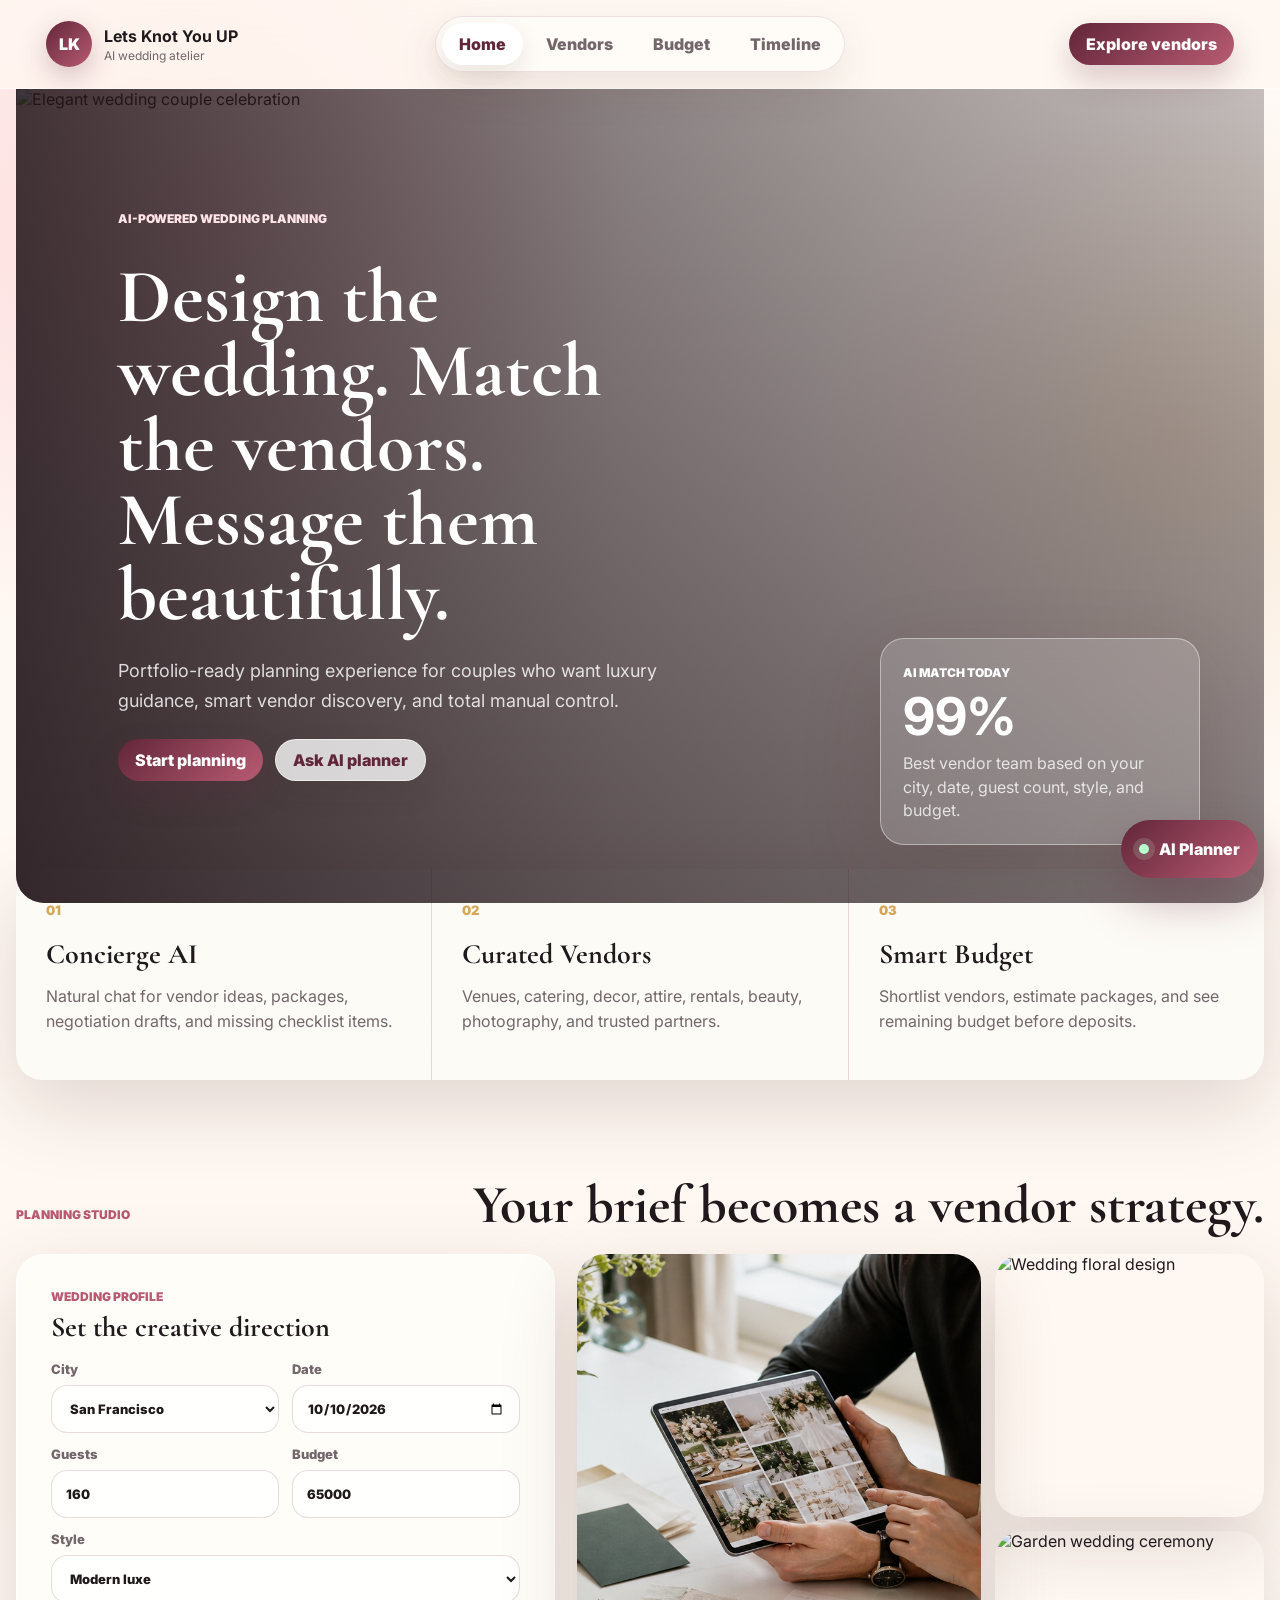
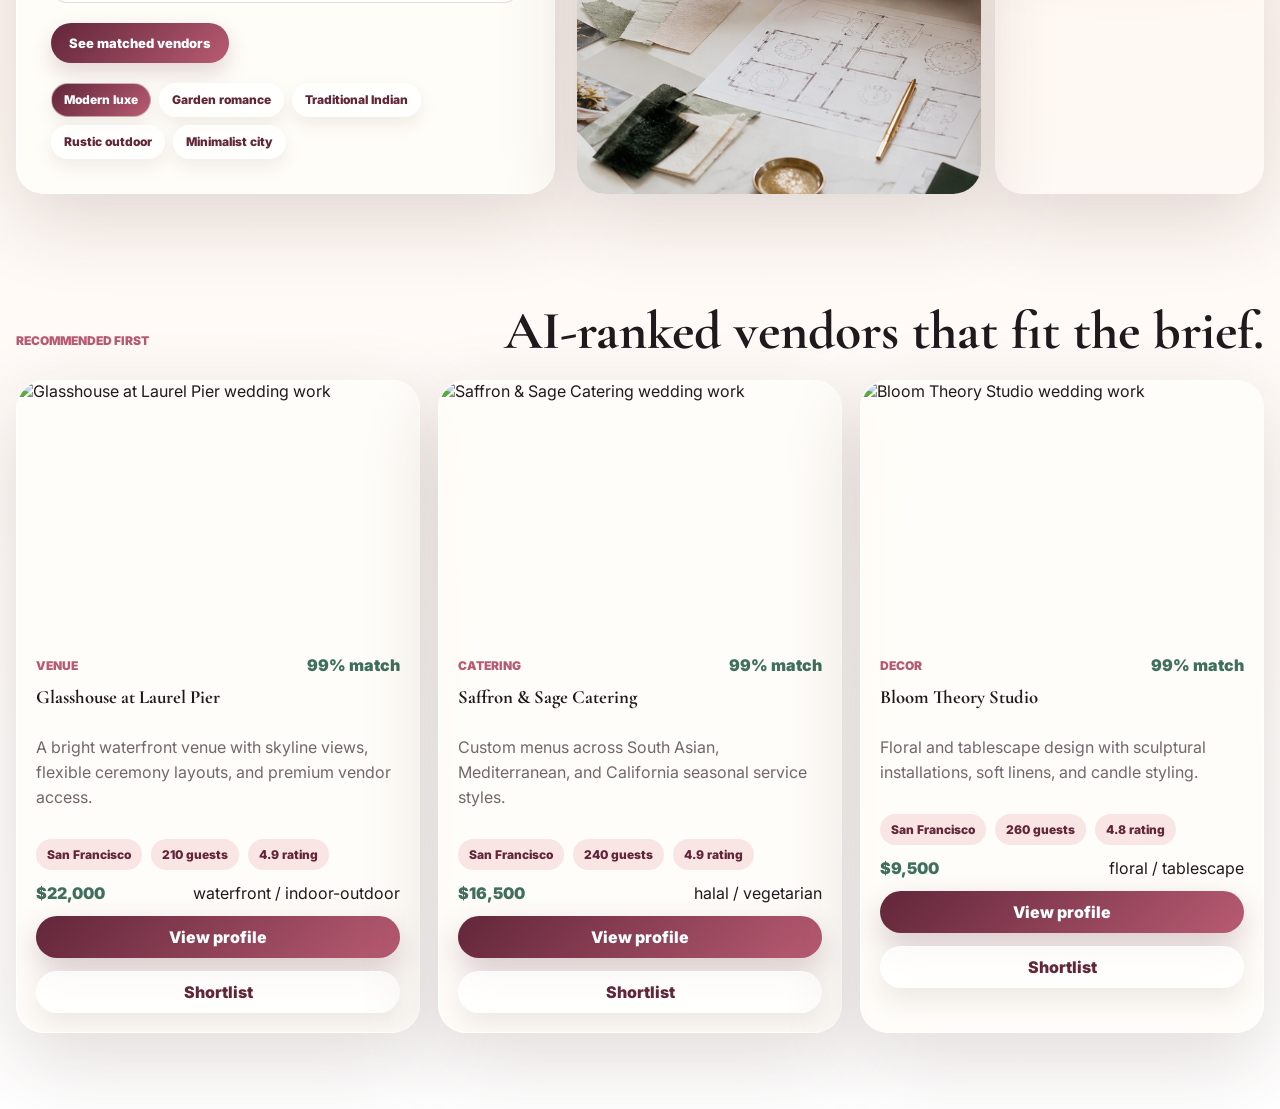
==== commit d8ec8f9c: "Route planner profile to vendor matches" ====
--- a/index.html
+++ b/index.html
@@ -67,7 +67,7 @@
         </div>
 
         <div class="studio-layout">
-          <form class="profile-card" id="profileForm">
+          <form class="profile-card" id="profileForm" data-redirect="vendors.html">
             <div>
               <p class="eyebrow">Wedding profile</p>
               <h3>Set the creative direction</h3>
@@ -79,7 +79,7 @@
               <label>Budget<input id="budgetInput" type="number" min="5000" step="1000" value="65000"></label>
               <label class="wide-field">Style<select id="styleInput"></select></label>
             </div>
-            <button class="primary-button full-button" type="submit">Refresh recommendations</button>
+            <button class="primary-button planner-submit" type="submit">See matched vendors</button>
             <div class="style-quiz" id="quizButtons"></div>
           </form>
 
--- a/styles.css
+++ b/styles.css
@@ -1,4 +1,8 @@
+@import url("https://fonts.googleapis.com/css2?family=Cormorant+Garamond:wght@500;600;700&family=Inter:wght@400;500;650;750;850&display=swap");
+
 :root {
+  --font-body: "Inter", ui-sans-serif, system-ui, -apple-system, BlinkMacSystemFont, "Segoe UI", sans-serif;
+  --font-display: "Cormorant Garamond", Georgia, "Times New Roman", serif;
   --ink: #211a1d;
   --muted: #73676b;
   --paper: #fff7f1;
@@ -31,7 +35,7 @@
     radial-gradient(circle at 14% 8%, rgba(248, 184, 190, 0.52), transparent 28rem),
     radial-gradient(circle at 92% 16%, rgba(212, 166, 90, 0.2), transparent 22rem),
     linear-gradient(180deg, #fffaf6 0%, var(--paper) 52%, #fff 100%);
-  font-family: Inter, ui-sans-serif, system-ui, -apple-system, BlinkMacSystemFont, "Segoe UI", sans-serif;
+  font-family: var(--font-body);
 }
 
 button,
@@ -196,7 +200,9 @@
 h2,
 h3 {
   margin: 0;
-  line-height: 1.02;
+  font-family: var(--font-display);
+  font-weight: 700;
+  line-height: 0.98;
   letter-spacing: 0;
 }
 
@@ -237,13 +243,14 @@
   flex-direction: column;
   justify-content: center;
   gap: 24px;
-  max-width: 880px;
+  max-width: 760px;
   padding: clamp(42px, 8vw, 110px);
   color: white;
 }
 
 .hero-content h1 {
-  font-size: clamp(46px, 7vw, 96px);
+  font-size: clamp(46px, 6vw, 76px);
+  max-width: 720px;
 }
 
 .hero-content p:not(.eyebrow),
@@ -251,8 +258,8 @@
   max-width: 660px;
   margin: 0;
   color: rgba(255, 255, 255, 0.82);
-  font-size: 19px;
-  line-height: 1.6;
+  font-size: 18px;
+  line-height: 1.65;
 }
 
 .hero-actions {
@@ -318,7 +325,7 @@
 
 .portfolio-strip h2 {
   margin-top: 22px;
-  font-size: 30px;
+  font-size: 28px;
 }
 
 .portfolio-strip p,
@@ -346,7 +353,8 @@
 .section-kicker h2,
 .page-hero h1 {
   max-width: 860px;
-  font-size: clamp(36px, 5vw, 68px);
+  font-size: clamp(34px, 4.2vw, 58px);
+  line-height: 1;
 }
 
 .studio-layout {
@@ -382,7 +390,7 @@
 .profile-card h3,
 .sidebar-card h2,
 .content-card h2 {
-  font-size: 30px;
+  font-size: 28px;
 }
 
 .form-grid {
@@ -433,6 +441,21 @@
   width: 100%;
 }
 
+.planner-submit {
+  width: auto !important;
+  min-width: 0;
+  max-width: max-content;
+  min-height: 40px !important;
+  height: 40px !important;
+  justify-self: start;
+  align-self: start;
+  padding: 8px 18px !important;
+  border-radius: 999px;
+  font-size: 13px;
+  line-height: 1;
+  box-shadow: 0 10px 22px rgba(98, 38, 58, 0.18);
+}
+
 .style-quiz,
 .chip-row,
 .sidebar-list,
@@ -440,6 +463,20 @@
   display: flex;
   flex-wrap: wrap;
   gap: 9px;
+}
+
+.style-quiz {
+  gap: 8px;
+}
+
+.style-quiz .chip-button {
+  flex: 0 0 auto;
+  min-height: 34px !important;
+  height: 34px !important;
+  padding: 7px 12px !important;
+  font-size: 12px;
+  line-height: 1;
+  box-shadow: 0 8px 18px rgba(65, 35, 30, 0.08);
 }
 
 .chip-button.active {
@@ -617,7 +654,8 @@
 #marketSummary strong {
   display: block;
   color: var(--wine);
-  font-size: 42px;
+  font-family: var(--font-display);
+  font-size: 40px;
 }
 
 .sidebar-list {
@@ -665,7 +703,7 @@
 }
 
 .profile-detail-card h1 {
-  font-size: clamp(42px, 6vw, 82px);
+  font-size: clamp(42px, 5vw, 70px);
 }
 
 .stat-grid {
@@ -1015,7 +1053,8 @@
   .hero-content h1,
   .page-hero h1,
   .section-kicker h2 {
-    font-size: 40px;
+    font-size: 38px;
+    line-height: 1.03;
   }
 
   .section-kicker,
